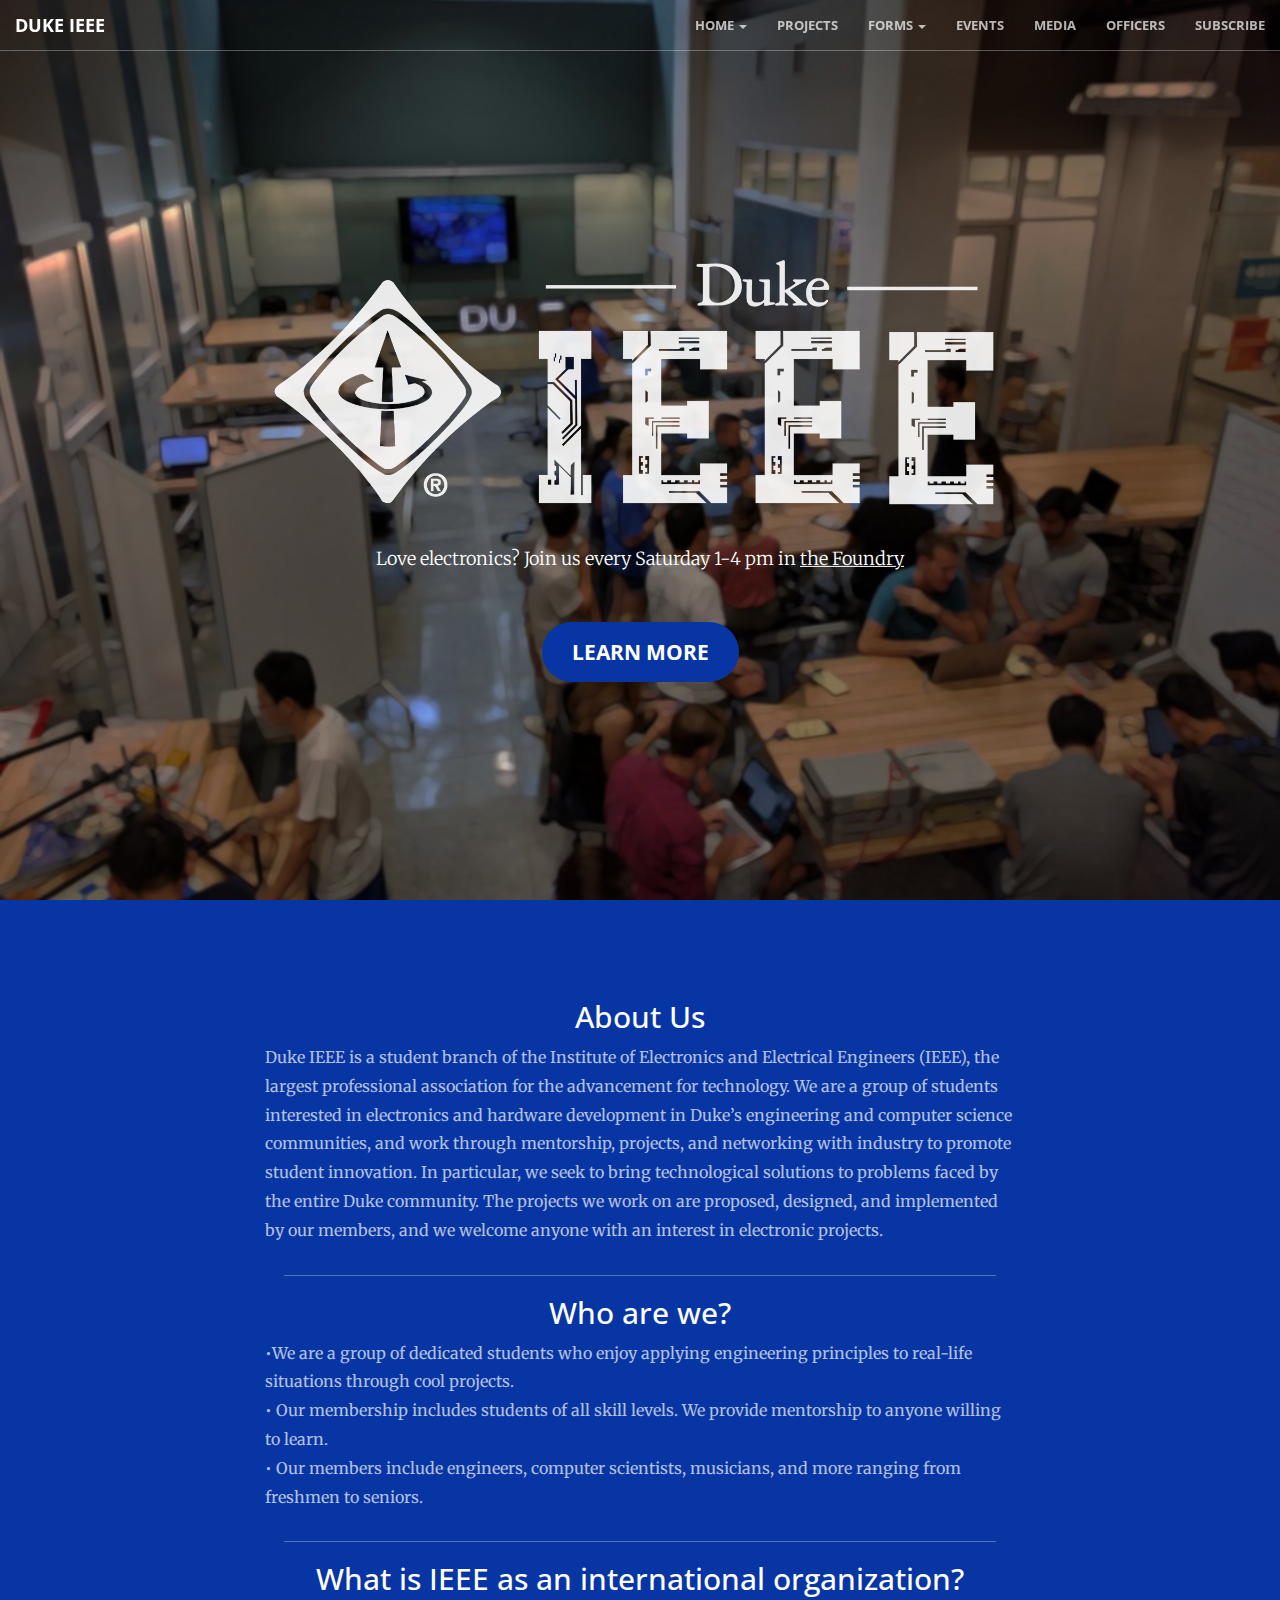
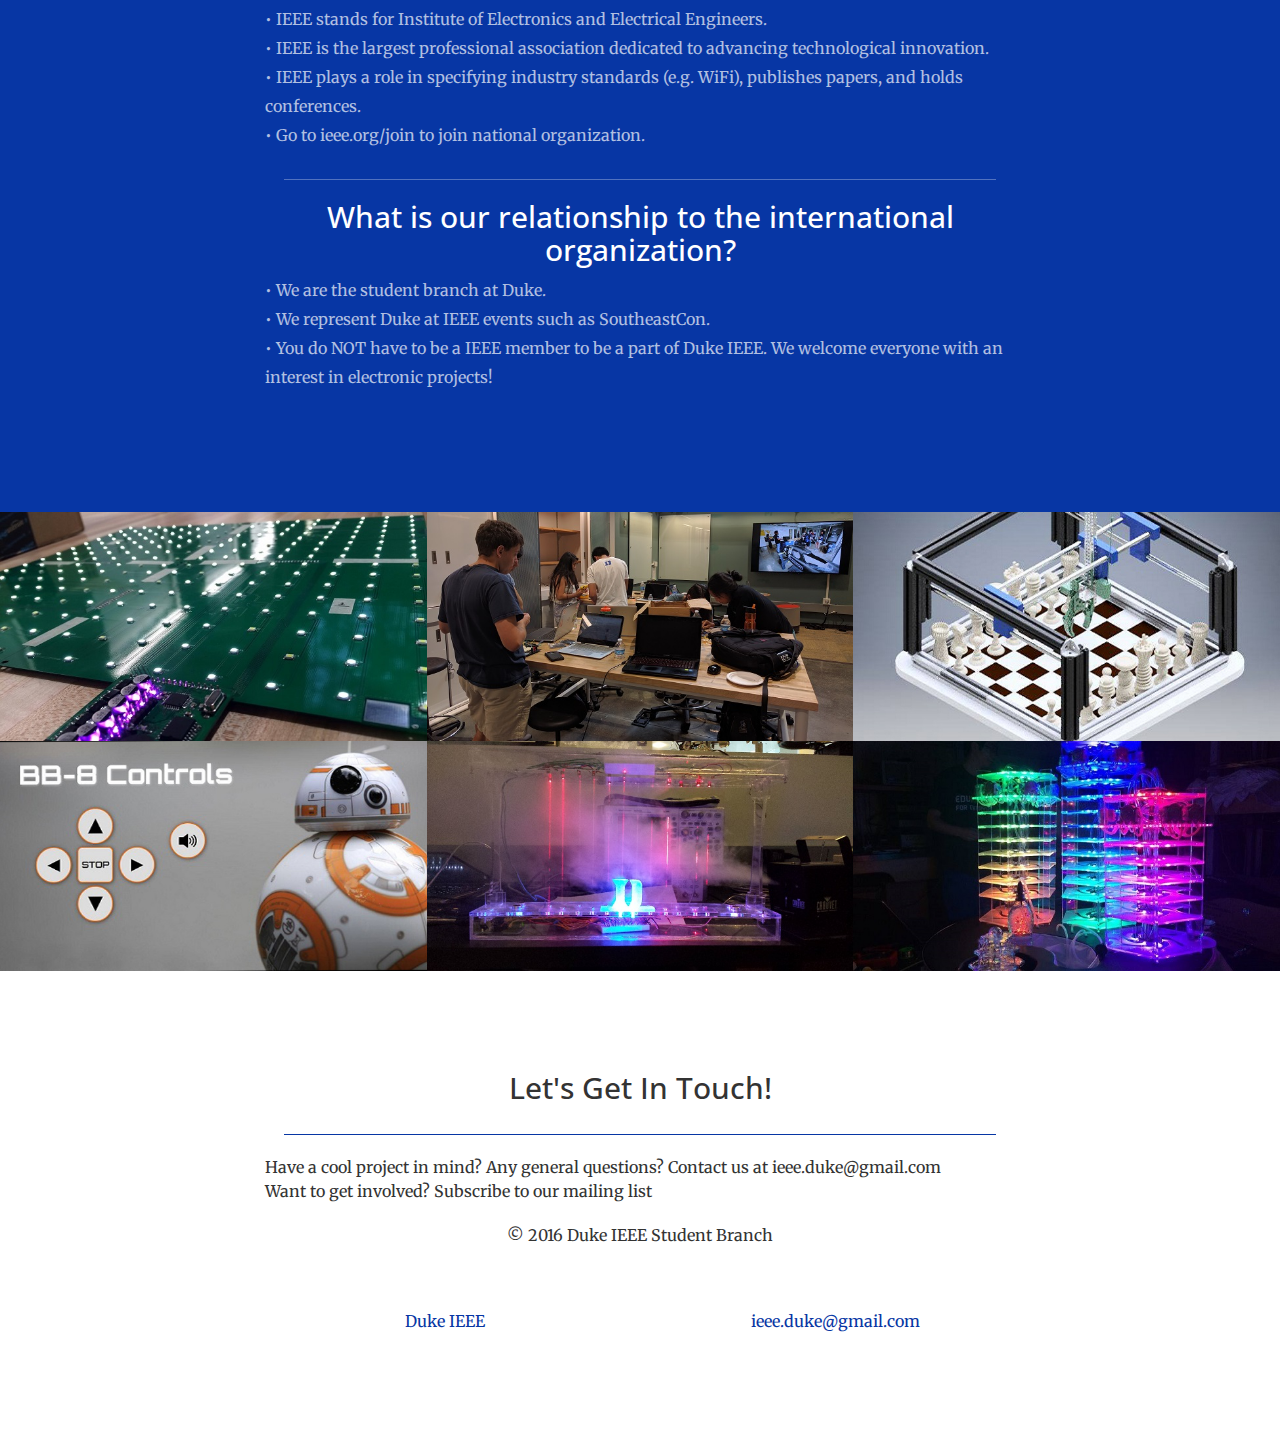
==== index.html @ 59c5baed "Fixed Forms I think..." ====
<!DOCTYPE html>
<html lang="en">

<head>

    <meta charset="utf-8">
    <meta http-equiv="X-UA-Compatible" content="IE=edge">
    <meta name="viewport" content="width=device-width, initial-scale=1">
    <meta name="description" content="">
    <meta name="author" content="">

    <title>Duke IEEE</title>

    <!-- Bootstrap Core CSS -->
    <link rel="stylesheet" href="css/bootstrap.min.css" type="text/css">
    <link rel="stylesheet" href="css/homepage.css" type="text/css">

    <!-- Custom Fonts -->
    <link href='http://fonts.googleapis.com/css?family=Open+Sans:300italic,400italic,600italic,700italic,800italic,400,300,600,700,800' rel='stylesheet' type='text/css'>
    <link href='http://fonts.googleapis.com/css?family=Merriweather:400,300,300italic,400italic,700,700italic,900,900italic' rel='stylesheet' type='text/css'>
    <link rel="stylesheet" href="font-awesome/css/font-awesome.min.css" type="text/css">

    <!-- Plugin CSS -->
    <link rel="stylesheet" href="css/animate.min.css" type="text/css">

    <!-- Custom CSS -->
    <link rel="stylesheet" href="css/creative.css" type="text/css">

    <!-- HTML5 Shim and Respond.js IE8 support of HTML5 elements and media queries -->
    <!-- WARNING: Respond.js doesn't work if you view the page via file:// -->
    <!--[if lt IE 9]>
        <script src="https://oss.maxcdn.com/libs/html5shiv/3.7.0/html5shiv.js"></script>
        <script src="https://oss.maxcdn.com/libs/respond.js/1.4.2/respond.min.js"></script>
    <![endif]-->

</head>

<body id="page-top">
    <nav id="mainNav" class="navbar navbar-default navbar-fixed-top">
        <div class="container-fluid">
            <!-- Brand and toggle get grouped for better mobile display -->
            <div class="navbar-header">
                <button type="button" class="navbar-toggle collapsed" data-toggle="collapse" data-target="#bs-example-navbar-collapse-1">
                    <span class="sr-only">Toggle navigation</span>
                    <span class="icon-bar"></span>
                    <span class="icon-bar"></span>
                    <span class="icon-bar"></span>
                </button>
                <a class="navbar-brand page-scroll" href="#page-top">Duke IEEE</a>
            </div>


            <!-- Collect the nav links, forms, and other content for toggling -->
            <div class="collapse navbar-collapse" id="bs-example-navbar-collapse-1">
                <ul class="nav navbar-nav navbar-right">
                    <li class="dropdown">
                        <a class="dropdown-toggle" data-toggle="dropdown" href="#">Home
                         <span class="caret"></span></a>
                        <ul class="dropdown-menu">
                            <li><a class="page-scroll" href=".header-content">Home</a></li>
                            <li><a class="page-scroll" href="#about">About</a></li>
                            <li><a class="page-scroll" href="#portfolio">Projects</a></li>
                            <li><a class="page-scroll" href="#contact">Contact</a></li>
                        </ul>
                    </li>
                    <li>
                        <a class="page-scroll" href="projects.html">Projects</a>
                    </li>
                    <li class="dropdown">
                        <a class="dropdown-toggle" data-toggle="dropdown" href="#">Forms
                         <span class="caret"></span></a>
                        <ul class="dropdown-menu">
                            <li><a class="page-scroll" href='https://goo.gl/forms/bKLaQnsVA85utZEC3' target='blank'>Project Prosposal Form</a></li>
                            <li><a class="page-scroll" href='https://docs.google.com/spreadsheets/d/12ErGq__dOq7TZw-VK5gFdW8Y-IIMLygpSQ63vGF5um0/edit?usp=sharing' target='blank'>Parts Request Form</a></li>
                        </ul>
                    </li>
                    <li>
                        <a class="page-scroll" href="events.html">Events</a>
                    </li>

                    <li>
                        <a class="page-scroll" href="media.html">Media</a>
                    </li>
                    <li>
                        <a class="page-scroll" href="officers.html">Officers</a>
                    </li>
                    <li>
                        <a class="page-scroll" href="subscribe.html">Subscribe</a>
                    </li>
                </ul>
            </div>
            <!-- /.navbar-collapse -->
        </div>
        <!-- /.container-fluid -->
    </nav>

    <header>
        <div class="header-content">
            <div class="header-content-inner">
                <br>
                <div id="imgcontainer"><img class="img-responsive" id="logo" src='img/logo.png'></img>
                </div>

                <p>Love electronics? Join us every Saturday 1-4 pm in <a id="foundry-link" href="https://goo.gl/maps/XFyoNiiGfEq">the Foundry</a></p>
                <a href="#about" class="btn btn-primary btn-responsive btn-xl page-scroll">Learn More</a>
            </div>
        </div>
    </header>

    <section class="bg-primary" id="about">
        <div class="container">
            <div class="row">
                <div class="col-lg-8 col-lg-offset-2 ">
                    <h2 class="section-heading text-center">About Us</h2>
                    <p class="text-faded">Duke IEEE is a student branch of the Institute of Electronics and Electrical Engineers (IEEE), the largest professional association for the advancement for technology. We are a group of students interested in electronics and hardware development in Duke’s engineering and computer science communities, and work through mentorship, projects, and networking with industry to promote student innovation. In particular, we seek to bring technological solutions to problems faced by the entire Duke community. The projects we work on are proposed, designed, and implemented by our members, and we welcome anyone with an interest in electronic projects.</p>
                    <hr class="light">

                    <h2 class="section-heading text-center">Who are we?</h2>
                    <p class="text-faded">•We are a group of dedicated students who enjoy applying engineering principles to real-life situations through cool projects.<br>• Our membership includes students of all skill levels. We provide mentorship to anyone willing to learn.<br>• Our members include engineers, computer scientists, musicians, and more ranging from freshmen to seniors.</p>
                    <hr class="light">

                    <h2 class="section-heading text-center">What is IEEE as an international organization?</h2>
                    <p class="text-faded">• IEEE stands for Institute of Electronics and Electrical Engineers.<br>• IEEE is the largest professional association dedicated to advancing technological innovation.<br>• IEEE plays a role in specifying industry standards (e.g. WiFi), publishes papers, and holds conferences.<br>• Go to ieee.org/join to join national organization.</p>
                    <hr class="light">

                    <h2 class="section-heading text-center">What is our relationship to the international organization?</h2>
                    <p class="text-faded">• We are the student branch at Duke.<br>• We represent Duke at IEEE events such as SoutheastCon.<br>• You do NOT have to be a IEEE member to be a part of Duke IEEE. We welcome everyone with an interest in electronic projects!</p>
                </div>
            </div>
        </div>
    </section>



    <section class="no-padding" id="portfolio">
        <div class="container-fluid">
            <div class="row no-gutter">
                <div class="col-lg-4 col-sm-6">
                    <a href="projects.html" class="portfolio-box">
                        <img src="img/portfolio/1.jpg" class="img-responsive" alt="">
                        <div class="portfolio-box-caption">
                            <div class="portfolio-box-caption-content">
                                <div class="project-category text-faded">
                                    2015-2016
                                </div>
                                <div class="project-name">
                                    Word Clock
                                </div>
                            </div>
                        </div>
                    </a>
                </div>
                <div class="col-lg-4 col-sm-6">
                    <a href="projects.html" class="portfolio-box">
                        <img src="img/portfolio/2.jpg" class="img-responsive" alt="">
                        <div class="portfolio-box-caption">
                            <div class="portfolio-box-caption-content">
                                <div class="project-category text-faded">
                                    2016-2017
                                </div>
                                <div class="project-name">
                                    Southeast Con
                                </div>
                            </div>
                        </div>
                    </a>
                </div>
                <div class="col-lg-4 col-sm-6">
                    <a href="projects.html" class="portfolio-box">
                        <img src="img/portfolio/3.jpg" class="img-responsive" alt="">
                        <div class="portfolio-box-caption">
                            <div class="portfolio-box-caption-content">
                                <div class="project-category text-faded">
                                    2015-2017
                                </div>
                                <div class="project-name">
                                    Chess Playing Robot
                                </div>
                            </div>
                        </div>
                    </a>
                </div>
                <div class="col-lg-4 col-sm-6">
                    <a href="projects.html" class="portfolio-box">
                        <img src="img/portfolio/4.jpg" class="img-responsive" alt="">
                        <div class="portfolio-box-caption">
                            <div class="portfolio-box-caption-content">
                                <div class="project-category text-faded">
                                    2016-2017
                                </div>
                                <div class="project-name">
                                    BB-8 Robot
                                </div>
                            </div>
                        </div>
                    </a>
                </div>
                <div class="col-lg-4 col-sm-6">
                    <a href="projects.html" class="portfolio-box">
                        <img src="img/portfolio/5.jpg" class="img-responsive" alt="">
                        <div class="portfolio-box-caption">
                            <div class="portfolio-box-caption-content">
                                <div class="project-category text-faded">
                                    2012-2013
                                </div>
                                <div class="project-name">
                                    Laser Harp
                                </div>
                            </div>
                        </div>
                    </a>
                </div>
                <div class="col-lg-4 col-sm-6">
                    <a href="projects.html" class="portfolio-box">
                        <img src="img/portfolio/6.jpg" class="img-responsive" alt="">
                        <div class="portfolio-box-caption">
                            <div class="portfolio-box-caption-content">
                                <div class="project-category text-faded">
                                    2013-2014
                                </div>
                                <div class="project-name">
                                    IEEE Drink Maker
                                </div>
                            </div>
                        </div>
                    </a>
                </div>
            </div>
        </div>
    </section>

    <section id="contact">
        <div class="container">
            <div class="row">
                <div class="col-lg-8 col-lg-offset-2">
                    <h2 class="section-heading  text-center">Let's Get In Touch!</h2>
                    <hr class="primary">
                    <p>Have a cool project in mind? Any general questions? Contact us at ieee.duke@gmail.com<br>Want to get involved? Subscribe to our mailing list<br></p>

                    <p class="text-center">© 2016 Duke IEEE Student Branch</p>
                </div>
                <div class="col-lg-4 col-lg-offset-2 text-center">
                    <i class="fa fa-facebook fa-3x wow bounceIn"></i>
                    <a href='https://www.facebook.com/DukeIEEE/?fref=ts'>
                        <p>Duke IEEE</p>
                    </a>
                </div>
                <div class="col-lg-4 text-center">
                    <i class="fa fa-envelope-o fa-3x wow bounceIn" data-wow-delay=".1s"></i>
                    <p><a href='mailto:ieee.duke@gmail.com'>ieee.duke@gmail.com</a></p>
                </div>
            </div>
        </div>
    </section>

    <!-- jQuery -->
    <script src="js/jquery.js"></script>

    <!-- Bootstrap Core JavaScript -->
    <script src="js/bootstrap.min.js"></script>

    <!-- Plugin JavaScript -->
    <script src="js/jquery.easing.min.js"></script>
    <script src="js/jquery.fittext.js"></script>
    <script src="js/wow.min.js"></script>

    <!-- Custom Theme JavaScript -->
    <script src="js/creative.js"></script>

</body>

</html>
---- css/homepage.css ----
#imgcontainer{
	margin-right: auto;
	margin-left: auto;
	max-width:800px;
    opacity: 0.9
}
.btn-responsive {
    white-space: normal !important;
    word-wrap: break-word;
}
html{
	width:100%;
	
}
#foundry-link{
    color: white;
    text-decoration: underline;
}
#foundry-link: hover{
    color: #ccc;
}
---- css/creative.css ----
/*!
 * Start Bootstrap - Creative Bootstrap Theme (http://startbootstrap.com)
 * Code licensed under the Apache License v2.0.
 * For details, see http://www.apache.org/licenses/LICENSE-2.0.
 */

html,
body {
    width: 100%;
    height: 100%;
}

body {
    font-family: Merriweather, 'Helvetica Neue', Arial, sans-serif;
}

hr {
    max-width: 95%;
    border-color: #0736A4;
    border-width: 1px;
    margin-top: 30px;
}

hr.light {
    border-color: rgba(255, 255, 255, 0.3);
}

a {
    color: #0736A4;
    -webkit-transition: all .35s;
    -moz-transition: all .35s;
    transition: all .35s;
}

a:hover,
a:focus {
    color: #eb3812;
}

h1,
h2,
h3,
h4,
h5,
h6 {
    font-family: 'Open Sans', 'Helvetica Neue', Arial, sans-serif;
}

p {
    margin-bottom: 20px;
    font-size: 16px;
    line-height: 1.5;
}

.bg-primary {
    background-color: #0736A4;
}

.bg-dark {
    color: #fff;
    background-color: #222;
}

.text-faded {
    line-height: 180%;
    color: rgba(255, 255, 255, .7);
}

section {
    padding: 100px 0;
}

aside {
    padding: 50px 0;
}

.no-padding {
    padding: 0;
}

.navbar-default {
    border-color: rgba(34, 34, 34, .05);
    font-family: 'Open Sans', 'Helvetica Neue', Arial, sans-serif;
    background-color: #fff;
    -webkit-transition: all .35s;
    -moz-transition: all .35s;
    transition: all .35s;
}

.navbar-default .navbar-header .navbar-brand {
    text-transform: uppercase;
    font-family: 'Open Sans', 'Helvetica Neue', Arial, sans-serif;
    font-weight: 700;
    color: #0736A4;
}

.navbar-default .navbar-header .navbar-brand:hover,
.navbar-default .navbar-header .navbar-brand:focus {
    color: #eb3812;
}

.navbar-default .nav> li>a,
.navbar-default .nav>li>a:focus {
    text-transform: uppercase;
    font-size: 13px;
    font-weight: 700;
    color: #222;
}

.navbar-default .nav> li>a:hover,
.navbar-default .nav>li>a:focus:hover {
    color: #0736A4;
}

.navbar-default .nav> li.active>a,
.navbar-default .nav>li.active>a:focus {
    color: #0736A4!important;
    background-color: transparent;
}

.navbar-default .nav> li.active>a:hover,
.navbar-default .nav>li.active>a:focus:hover {
    background-color: transparent;
}

@media(min-width:768px) {
    .navbar-default {
        border-color: rgba(255, 255, 255, .3);
        background-color: transparent;
    }
    .navbar-default .navbar-header .navbar-brand {
        color: rgba(255, 255, 255, .7);
    }
    .navbar-default .navbar-header .navbar-brand:hover,
    .navbar-default .navbar-header .navbar-brand:focus {
        color: #fff;
    }
    .navbar-default .nav> li>a,
    .navbar-default .nav>li>a:focus {
        color: rgba(255, 255, 255, .7);
    }
    .navbar-default .nav> li>a:hover,
    .navbar-default .nav>li>a:focus:hover {
        color: #fff;
    }
    .navbar-default.affix {
        border-color: rgba(34, 34, 34, .05);
        background-color: #fff;
    }
    .navbar-default.affix .navbar-header .navbar-brand {
        font-size: 14px;
        color: #0736A4;
    }
    .navbar-default.affix .navbar-header .navbar-brand:hover,
    .navbar-default.affix .navbar-header .navbar-brand:focus {
        color: #eb3812;
    }
    .navbar-default.affix .nav> li>a,
    .navbar-default.affix .nav>li>a:focus {
        color: #222;
    }
    .navbar-default.affix .nav> li>a:hover,
    .navbar-default.affix .nav>li>a:focus:hover {
        color: #0736A4;
    }
}

header {
    position: relative;
    width: 100%;
    min-height: auto;
    text-align: center;
    color: #fff;
    background-image: url(../img/ieeeBackground2.jpg);
    background-position: center;
    -webkit-background-size: cover;
    -moz-background-size: cover;
    background-size: cover;
    -o-background-size: cover;
}

header .header-content {
    position: relative;
    width: 100%;
    padding: 100px 15px;
    text-align: center;
}

header .header-content .header-content-inner h1 {
    margin-top: 0;
    margin-bottom: 0;
    text-transform: uppercase;
    font-weight: 700;
}

header .header-content .header-content-inner hr {
    margin: 30px auto;
}

header .header-content .header-content-inner p {
    margin-bottom: 50px;
    font-size: 16px;
    font-weight: 300;
    color: rgba(256, 256, 256);
}

@media(min-width:768px) {
    header {
        min-height: 100%;
    }
    header .header-content {
        position: absolute;
        top: 50%;
        padding: 0 50px;
        -webkit-transform: translateY(-50%);
        -ms-transform: translateY(-50%);
        transform: translateY(-50%);
    }
    header .header-content .header-content-inner {
        margin-right: auto;
        margin-left: auto;
        max-width: 1000px;
    }
    header .header-content .header-content-inner p {
        margin-right: auto;
        margin-left: auto;
        max-width: 80%;
        font-size: 18px;
    }
}

.section-heading {
    margin-top: 0;
}

.service-box {
    margin: 50px auto 0;
    max-width: 400px;
}

@media(min-width:992px) {
    .service-box {
        margin: 20px auto 0;
    }
}

.service-box p {
    margin-bottom: 0;
}

.portfolio-box {
    display: block;
    position: relative;
    margin: 0 auto;
    max-width: 650px;
}

.portfolio-box .portfolio-box-caption {
    display: block;
    position: absolute;
    bottom: 0;
    width: 100%;
    height: 100%;
    text-align: center;
    color: #fff;
    opacity: 0;
    background: rgba(7, 54, 164, .9);
    -webkit-transition: all .35s;
    -moz-transition: all .35s;
    transition: all .35s;
}

.portfolio-box .portfolio-box-caption .portfolio-box-caption-content {
    position: absolute;
    top: 50%;
    width: 100%;
    text-align: center;
    transform: translateY(-50%);
}

.portfolio-box .portfolio-box-caption .portfolio-box-caption-content .project-category,
.portfolio-box .portfolio-box-caption .portfolio-box-caption-content .project-name {
    padding: 0 15px;
    font-family: 'Open Sans', 'Helvetica Neue', Arial, sans-serif;
}

.portfolio-box .portfolio-box-caption .portfolio-box-caption-content .project-category {
    text-transform: uppercase;
    font-size: 14px;
    font-weight: 600;
}

.portfolio-box .portfolio-box-caption .portfolio-box-caption-content .project-name {
    font-size: 18px;
}

.portfolio-box:hover .portfolio-box-caption {
    opacity: 1;
}

@media(min-width:768px) {
    .portfolio-box .portfolio-box-caption .portfolio-box-caption-content .project-category {
        font-size: 16px;
    }
    .portfolio-box .portfolio-box-caption .portfolio-box-caption-content .project-name {
        font-size: 22px;
    }
}

.call-to-action h2 {
    margin: 0 auto 20px;
}

.text-primary {
    color: #0736A4;
}

.no-gutter> [class*=col-] {
    padding-right: 0;
    padding-left: 0;
}

.btn-default {
    border-color: #fff;
    color: #222;
    background-color: #fff;
    -webkit-transition: all .35s;
    -moz-transition: all .35s;
    transition: all .35s;
}

.btn-default:hover,
.btn-default:focus,
.btn-default.focus,
.btn-default:active,
.btn-default.active,
.open> .dropdown-toggle.btn-default {
    border-color: #ededed;
    color: #222;
    background-color: #f2f2f2;
}

.btn-default:active,
.btn-default.active,
.open> .dropdown-toggle.btn-default {
    background-image: none;
}

.btn-default.disabled,
.btn-default[disabled],
fieldset[disabled] .btn-default,
.btn-default.disabled:hover,
.btn-default[disabled]:hover,
fieldset[disabled] .btn-default:hover,
.btn-default.disabled:focus,
.btn-default[disabled]:focus,
fieldset[disabled] .btn-default:focus,
.btn-default.disabled.focus,
.btn-default[disabled].focus,
fieldset[disabled] .btn-default.focus,
.btn-default.disabled:active,
.btn-default[disabled]:active,
fieldset[disabled] .btn-default:active,
.btn-default.disabled.active,
.btn-default[disabled].active,
fieldset[disabled] .btn-default.active {
    border-color: #fff;
    background-color: #fff;
}

.btn-default .badge {
    color: #fff;
    background-color: #222;
}

.btn-primary {
    border-color: #0736A4;
    color: #fff;
    background-color: #0736A4;
    -webkit-transition: all .35s;
    -moz-transition: all .35s;
    transition: all .35s;
    font-size: 1.5em;
}

.btn-primary:hover,
.btn-primary:focus,
.btn-primary.focus,
.btn-primary:active,
.btn-primary.active,
.open> .dropdown-toggle.btn-primary {
    border-color: #ed431f;
    color: #fff;
    background-color: #ee4b28;
    font-size: 1.6em;
}

.btn-primary:active,
.btn-primary.active,
.open> .dropdown-toggle.btn-primary {
    background-image: none;
}

.btn-primary.disabled,
.btn-primary[disabled],
fieldset[disabled] .btn-primary,
.btn-primary.disabled:hover,
.btn-primary[disabled]:hover,
fieldset[disabled] .btn-primary:hover,
.btn-primary.disabled:focus,
.btn-primary[disabled]:focus,
fieldset[disabled] .btn-primary:focus,
.btn-primary.disabled.focus,
.btn-primary[disabled].focus,
fieldset[disabled] .btn-primary.focus,
.btn-primary.disabled:active,
.btn-primary[disabled]:active,
fieldset[disabled] .btn-primary:active,
.btn-primary.disabled.active,
.btn-primary[disabled].active,
fieldset[disabled] .btn-primary.active {
    border-color: #0736A4;
    background-color: #0736A4;
}

.btn-primary .badge {
    color: #0736A4;
    background-color: #fff;
}

.btn {
    border: 0;
    border-radius: 300px;
    text-transform: uppercase;
    font-family: 'Open Sans', 'Helvetica Neue', Arial, sans-serif;
    font-weight: 700;
}

.btn-xl {
    padding: 15px 30px;
}

::-moz-selection {
    text-shadow: none;
    color: #fff;
    background: #222;
}

::selection {
    text-shadow: none;
    color: #fff;
    background: #222;
}

img::selection {
    color: #fff;
    background: 0 0;
}

img::-moz-selection {
    color: #fff;
    background: 0 0;
}

body {
    webkit-tap-highlight-color: #222;
}
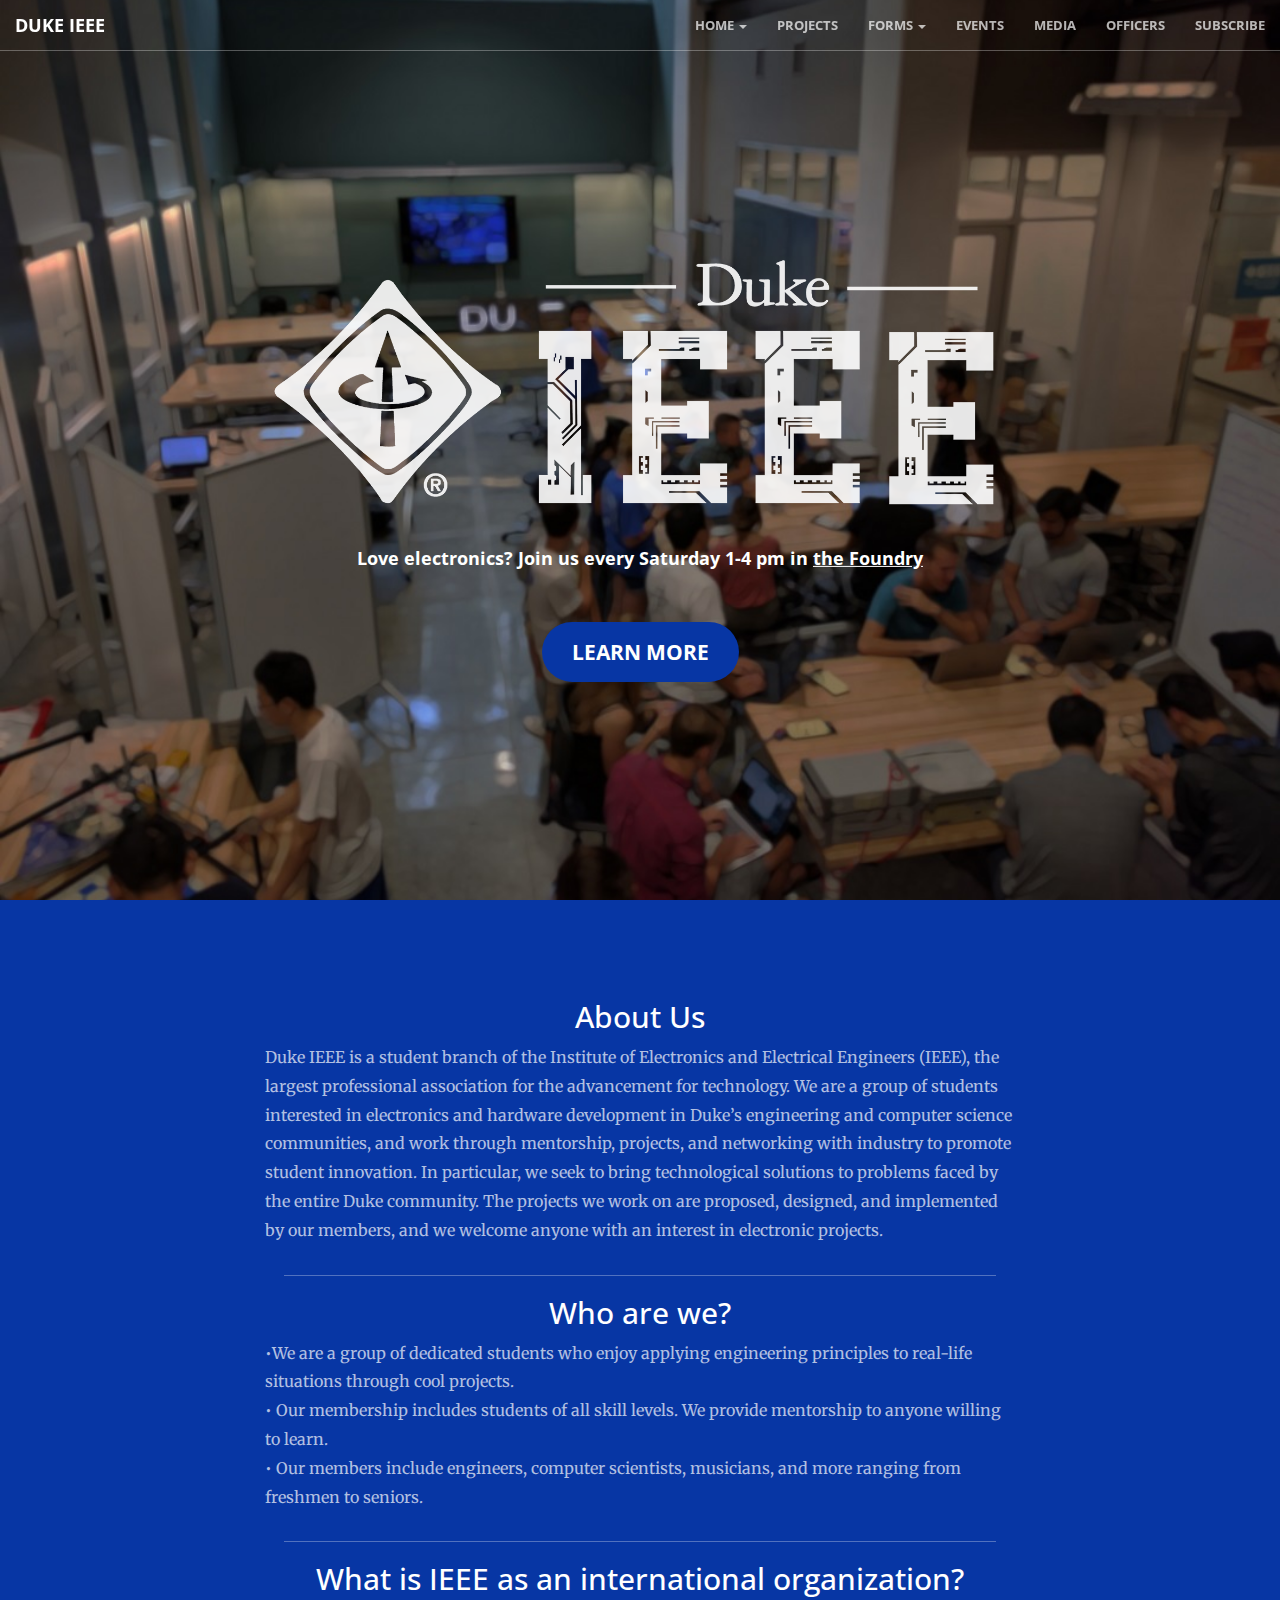
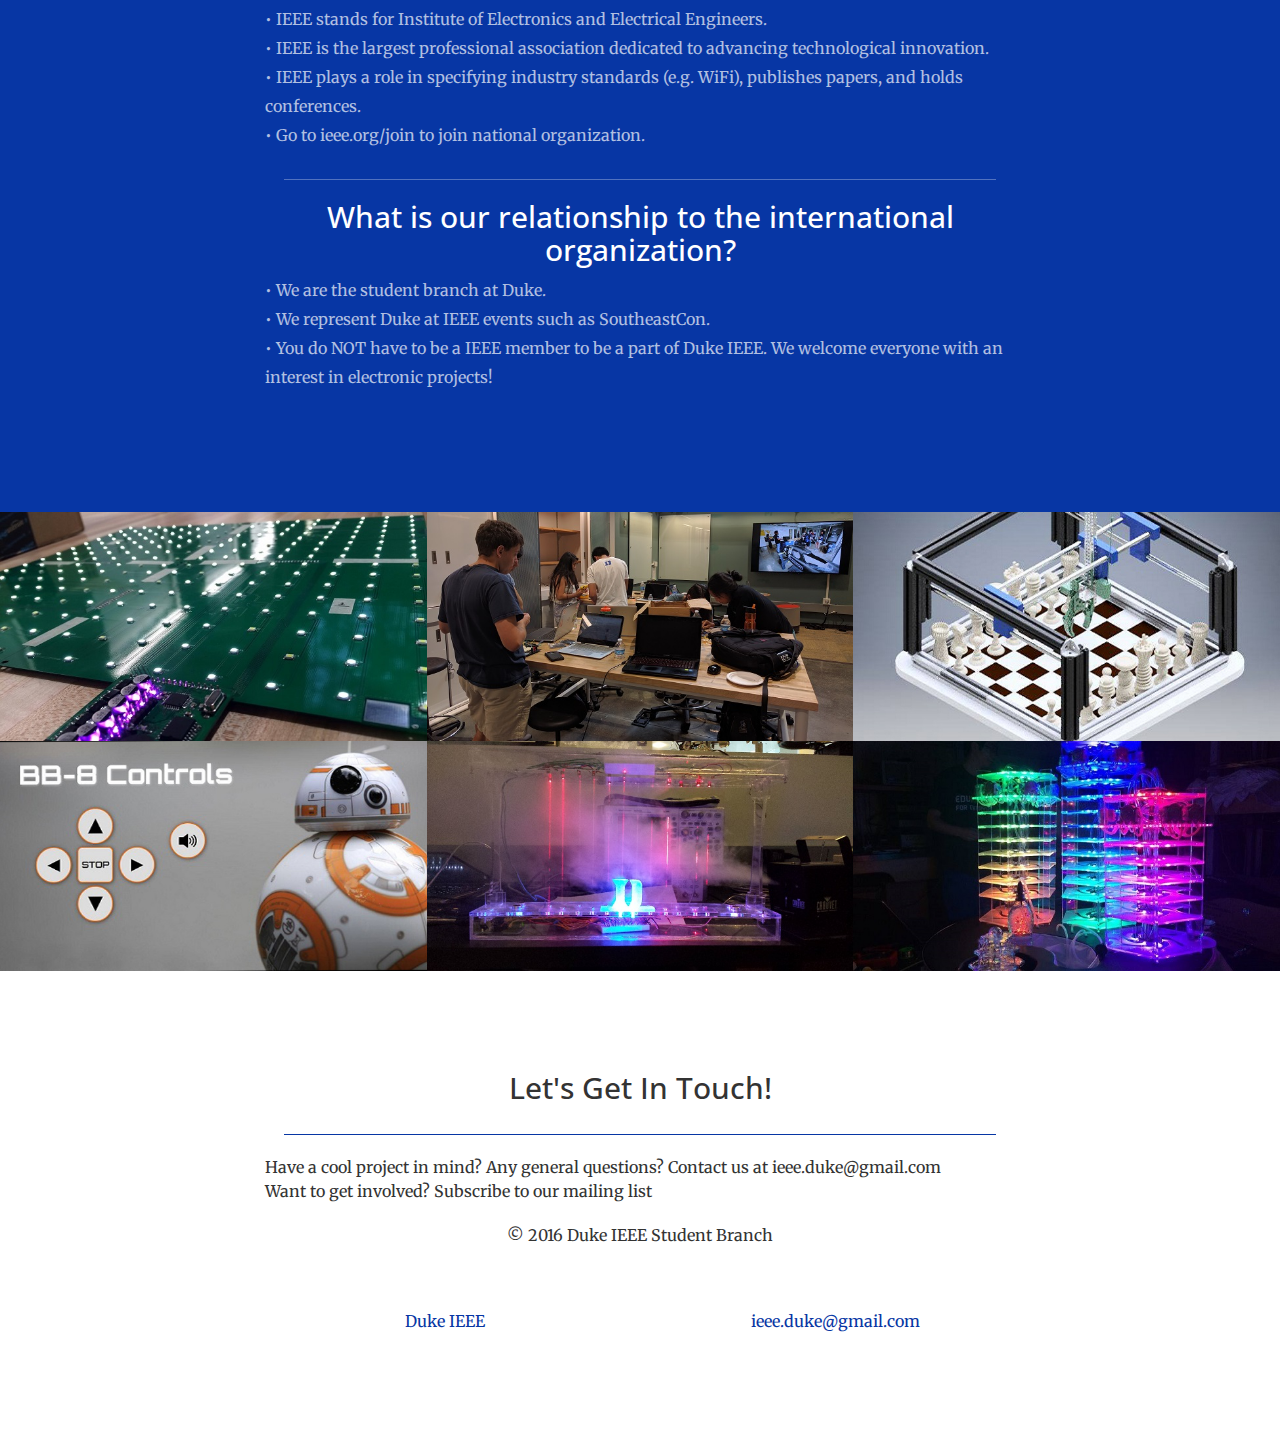
==== commit 2aaa5252: "Fixed bugs" ====
--- a/index.html
+++ b/index.html
@@ -2,7 +2,7 @@
 <html lang="en">
 
 <head>
-
+    <meta name="google-site-verification" content="ttM-VDOZj1OOE9magkEyD_fx0OZvbA84-FGI112Iyy8" />
     <meta charset="utf-8">
     <meta http-equiv="X-UA-Compatible" content="IE=edge">
     <meta name="viewport" content="width=device-width, initial-scale=1">
@@ -13,7 +13,6 @@
 
     <!-- Bootstrap Core CSS -->
     <link rel="stylesheet" href="css/bootstrap.min.css" type="text/css">
-    <link rel="stylesheet" href="css/homepage.css" type="text/css">
 
     <!-- Custom Fonts -->
     <link href='http://fonts.googleapis.com/css?family=Open+Sans:300italic,400italic,600italic,700italic,800italic,400,300,600,700,800' rel='stylesheet' type='text/css'>
@@ -25,6 +24,7 @@
 
     <!-- Custom CSS -->
     <link rel="stylesheet" href="css/creative.css" type="text/css">
+    <link rel="stylesheet" href="css/homepage.css" type="text/css">
 
     <!-- HTML5 Shim and Respond.js IE8 support of HTML5 elements and media queries -->
     <!-- WARNING: Respond.js doesn't work if you view the page via file:// -->
--- a/css/creative.css
+++ b/css/creative.css
@@ -389,10 +389,10 @@
 .btn-primary:active,
 .btn-primary.active,
 .open> .dropdown-toggle.btn-primary {
-    border-color: #ed431f;
-    color: #fff;
-    background-color: #ee4b28;
-    font-size: 1.6em;
+    border-color: #0736A4;
+    color: #fff;
+    background-color: #0736A4;
+    /*font-size: 1.6em; This makes the button larger but doesn't resize after click fml*/
 }
 
 .btn-primary:active,
--- a/css/homepage.css
+++ b/css/homepage.css
@@ -19,4 +19,8 @@
 }
 #foundry-link: hover{
     color: #ccc;
+}
+header .header-content .header-content-inner p{
+    font-family:"Open Sans","Helvetica Neue" ;
+    font-weight: bold;
 }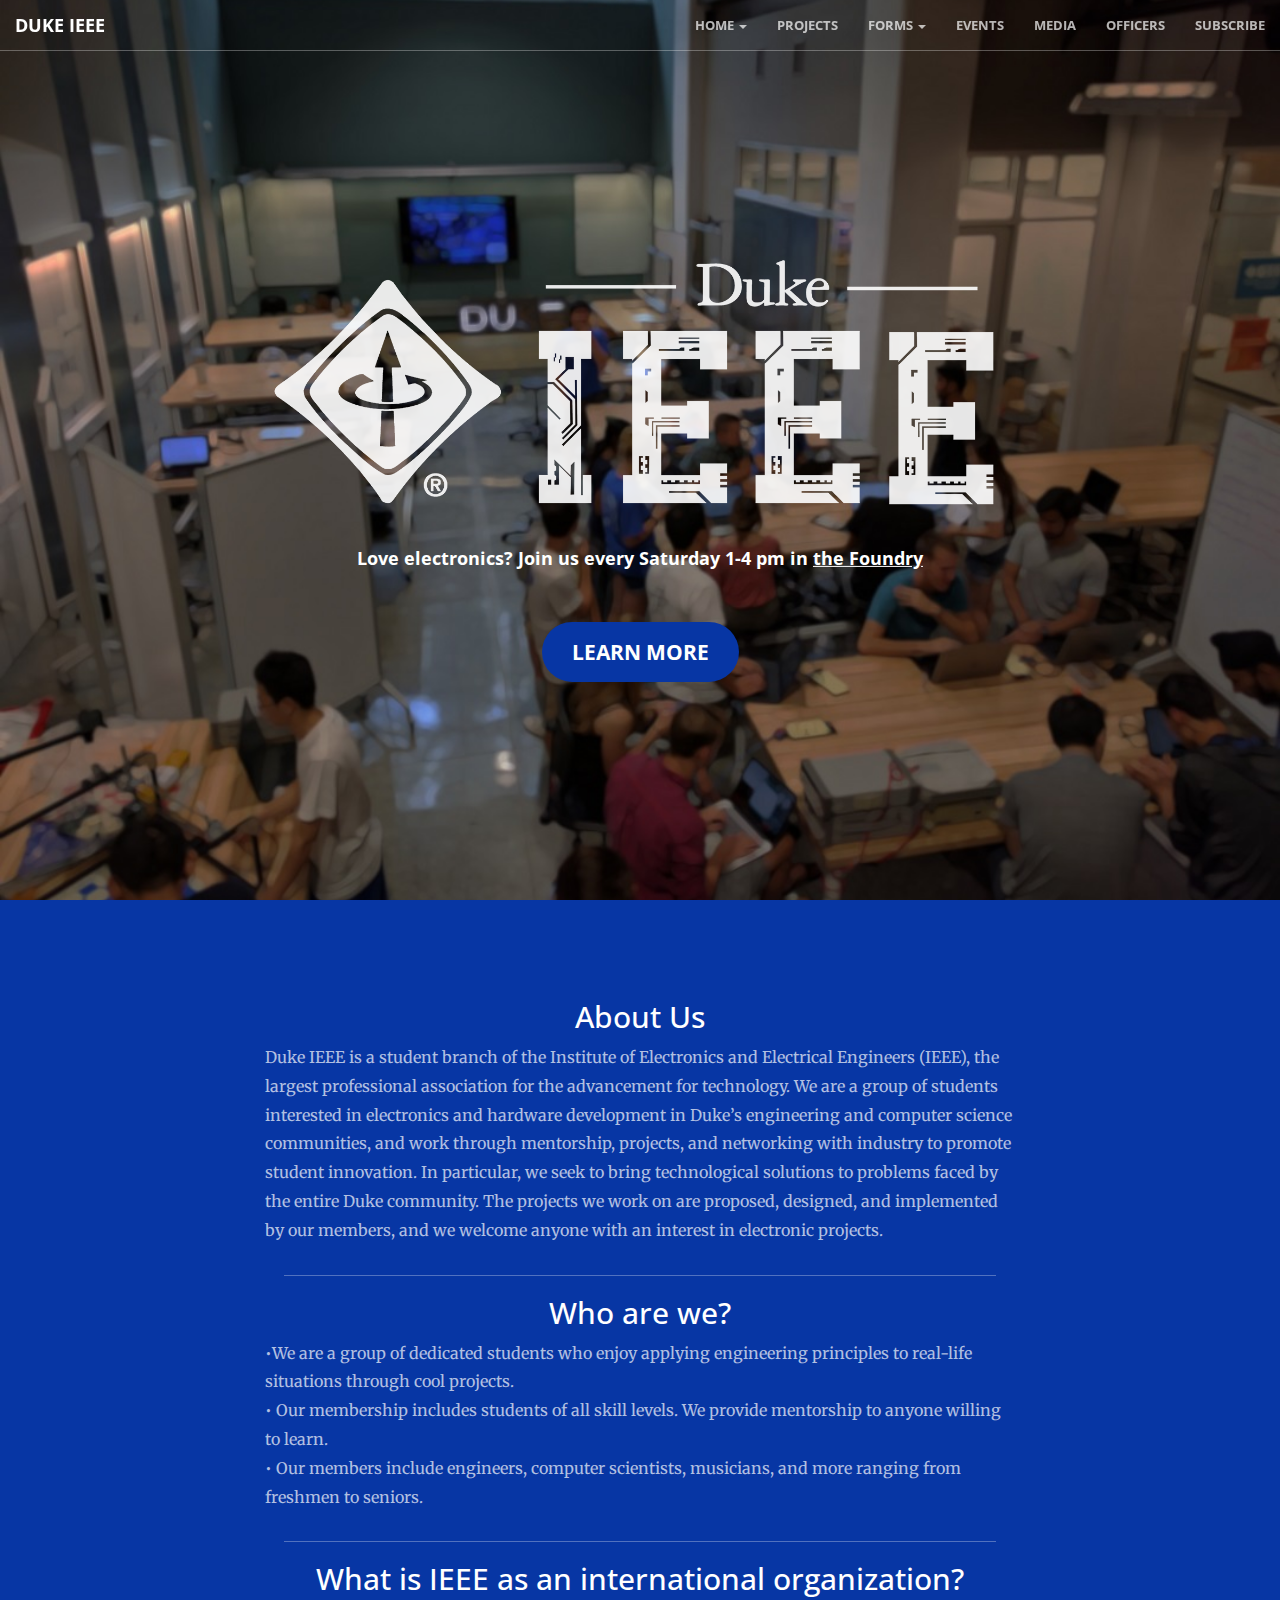
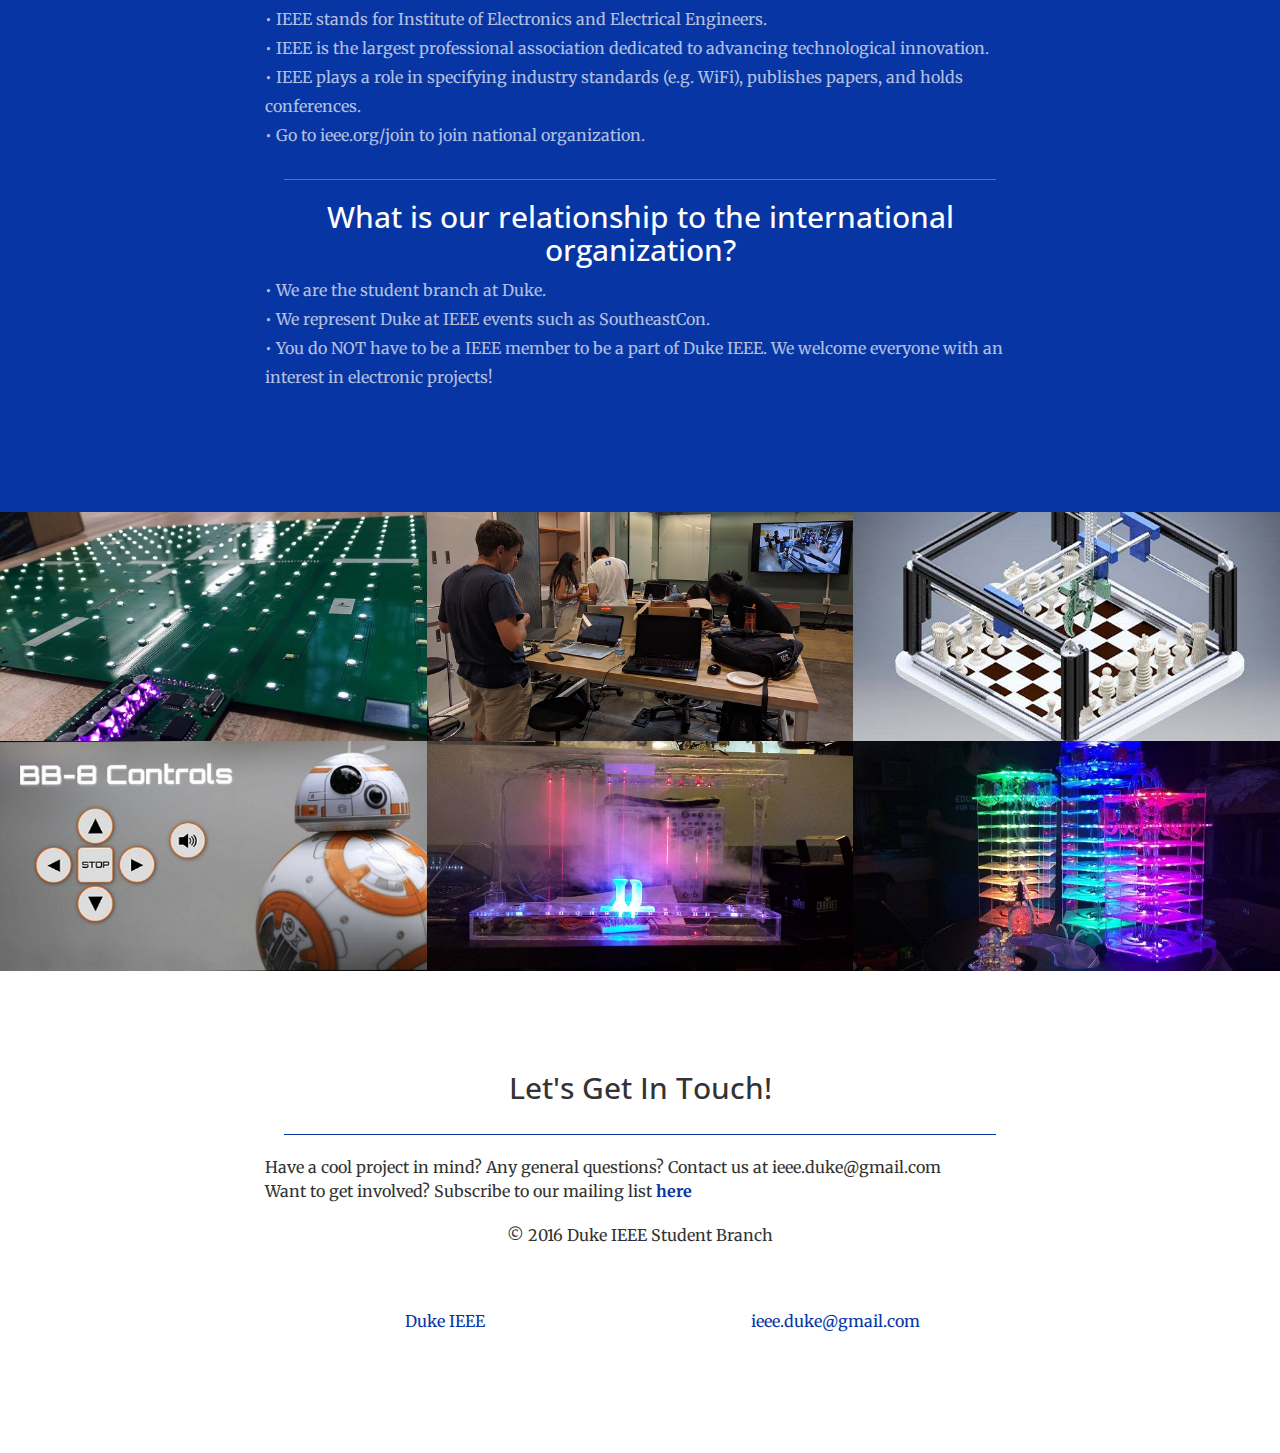
==== commit ee791f67: "Updated todo list" ====
--- a/index.html
+++ b/index.html
@@ -235,7 +235,7 @@
                 <div class="col-lg-8 col-lg-offset-2">
                     <h2 class="section-heading  text-center">Let's Get In Touch!</h2>
                     <hr class="primary">
-                    <p>Have a cool project in mind? Any general questions? Contact us at ieee.duke@gmail.com<br>Want to get involved? Subscribe to our mailing list<br></p>
+                    <p>Have a cool project in mind? Any general questions? Contact us at ieee.duke@gmail.com<br>Want to get involved? Subscribe to our mailing list <a id="subscribe-link" href="subscribe.html"><b>here</b></a><br></p>
 
                     <p class="text-center">© 2016 Duke IEEE Student Branch</p>
                 </div>
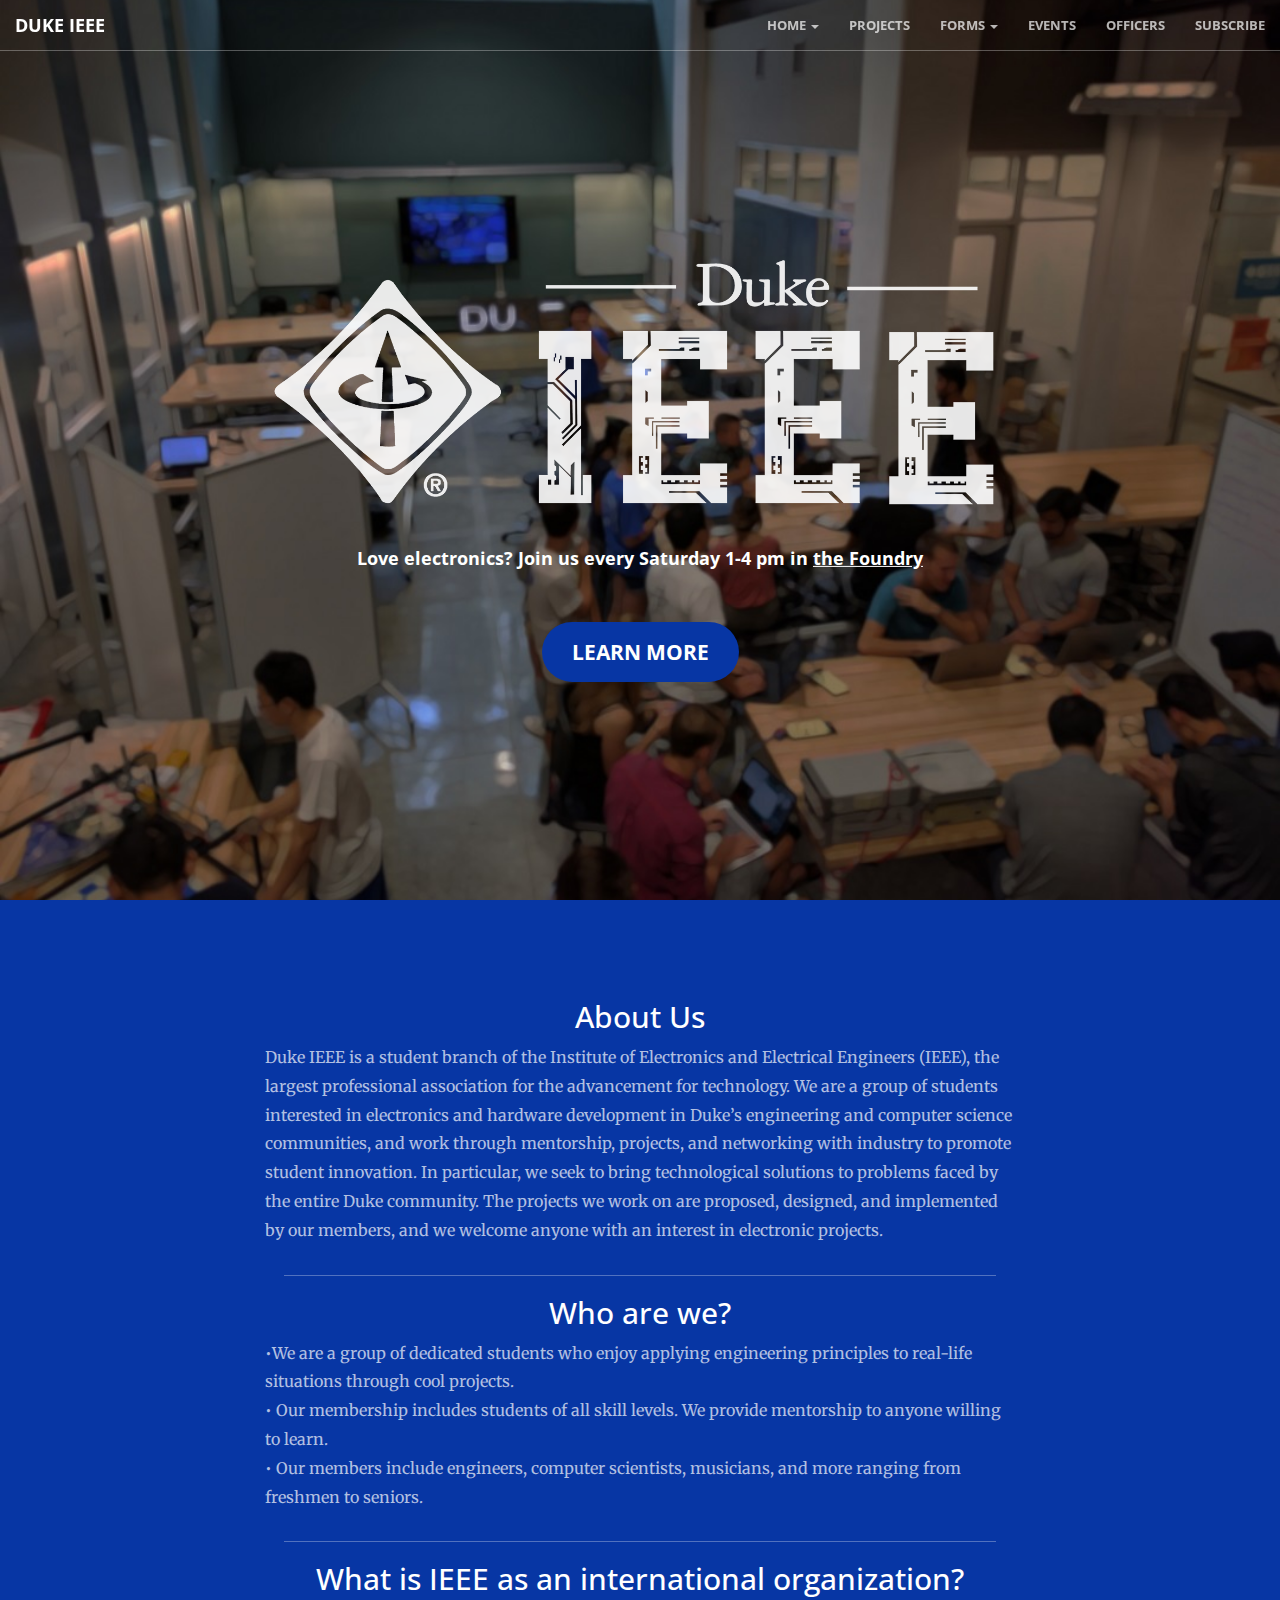
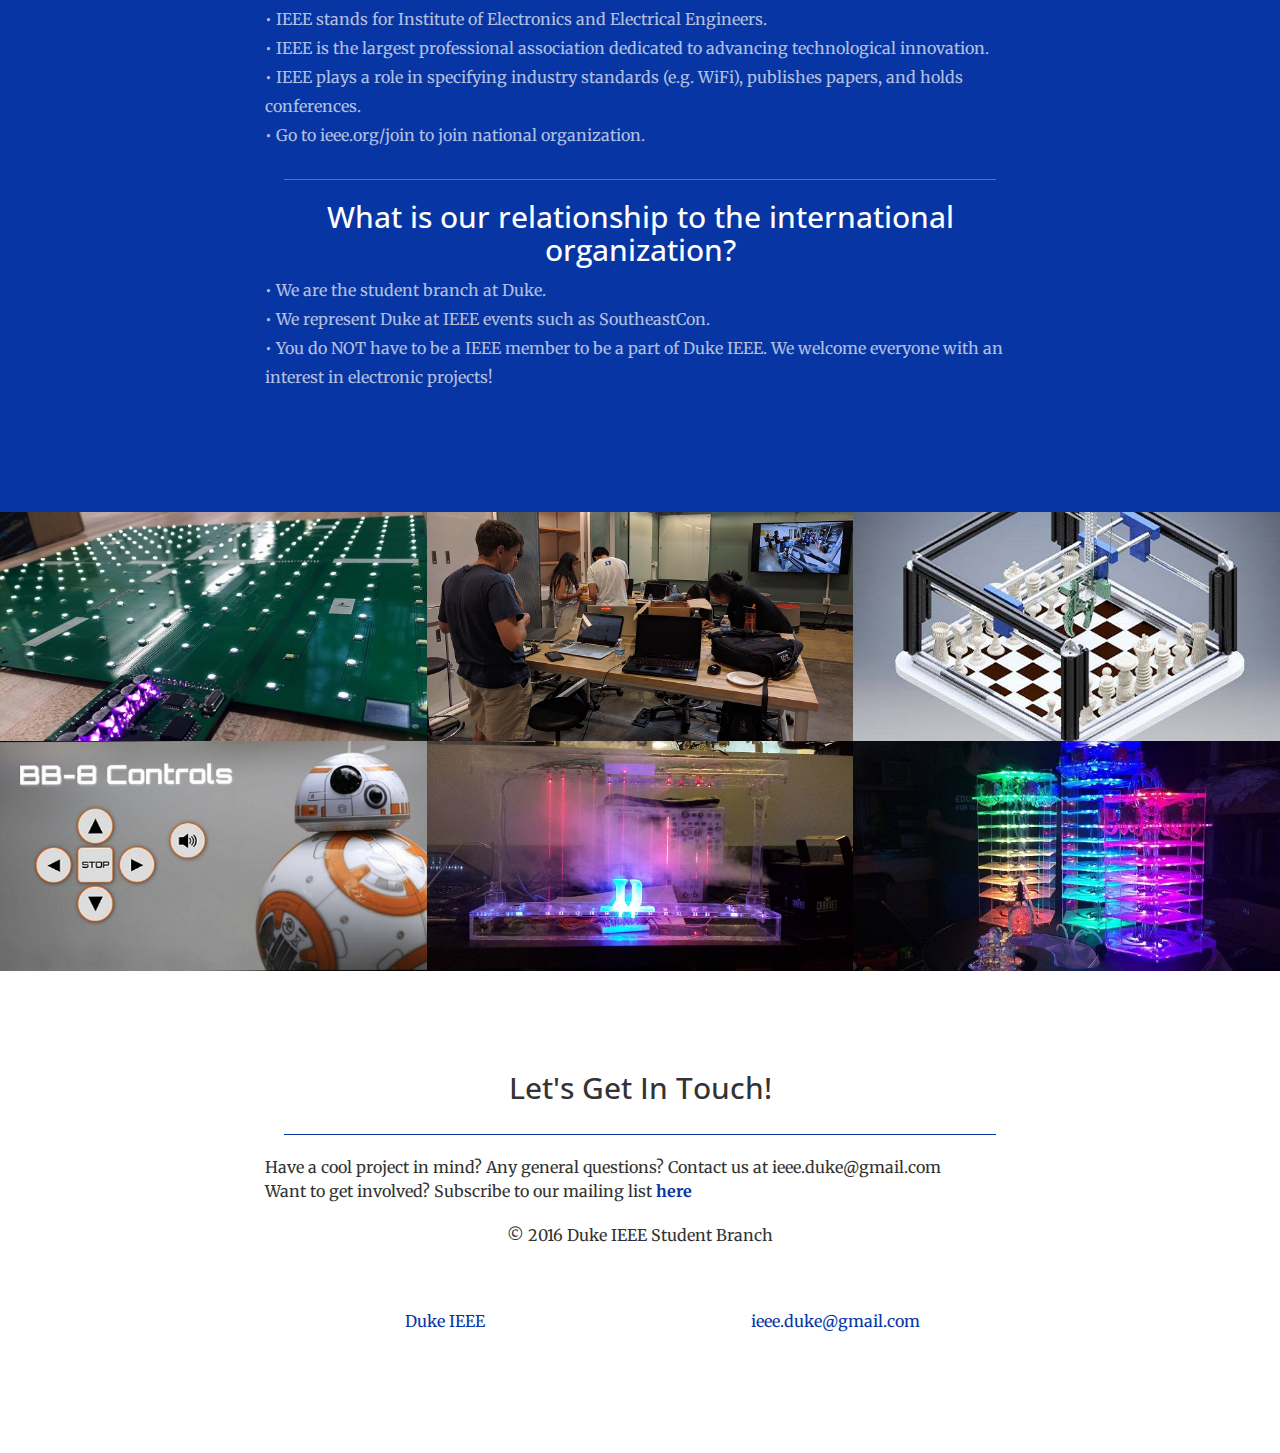
==== commit 9f1eb929: "Merged Media with Events" ====
--- a/index.html
+++ b/index.html
@@ -77,10 +77,6 @@
                     <li>
                         <a class="page-scroll" href="events.html">Events</a>
                     </li>
-
-                    <li>
-                        <a class="page-scroll" href="media.html">Media</a>
-                    </li>
                     <li>
                         <a class="page-scroll" href="officers.html">Officers</a>
                     </li>
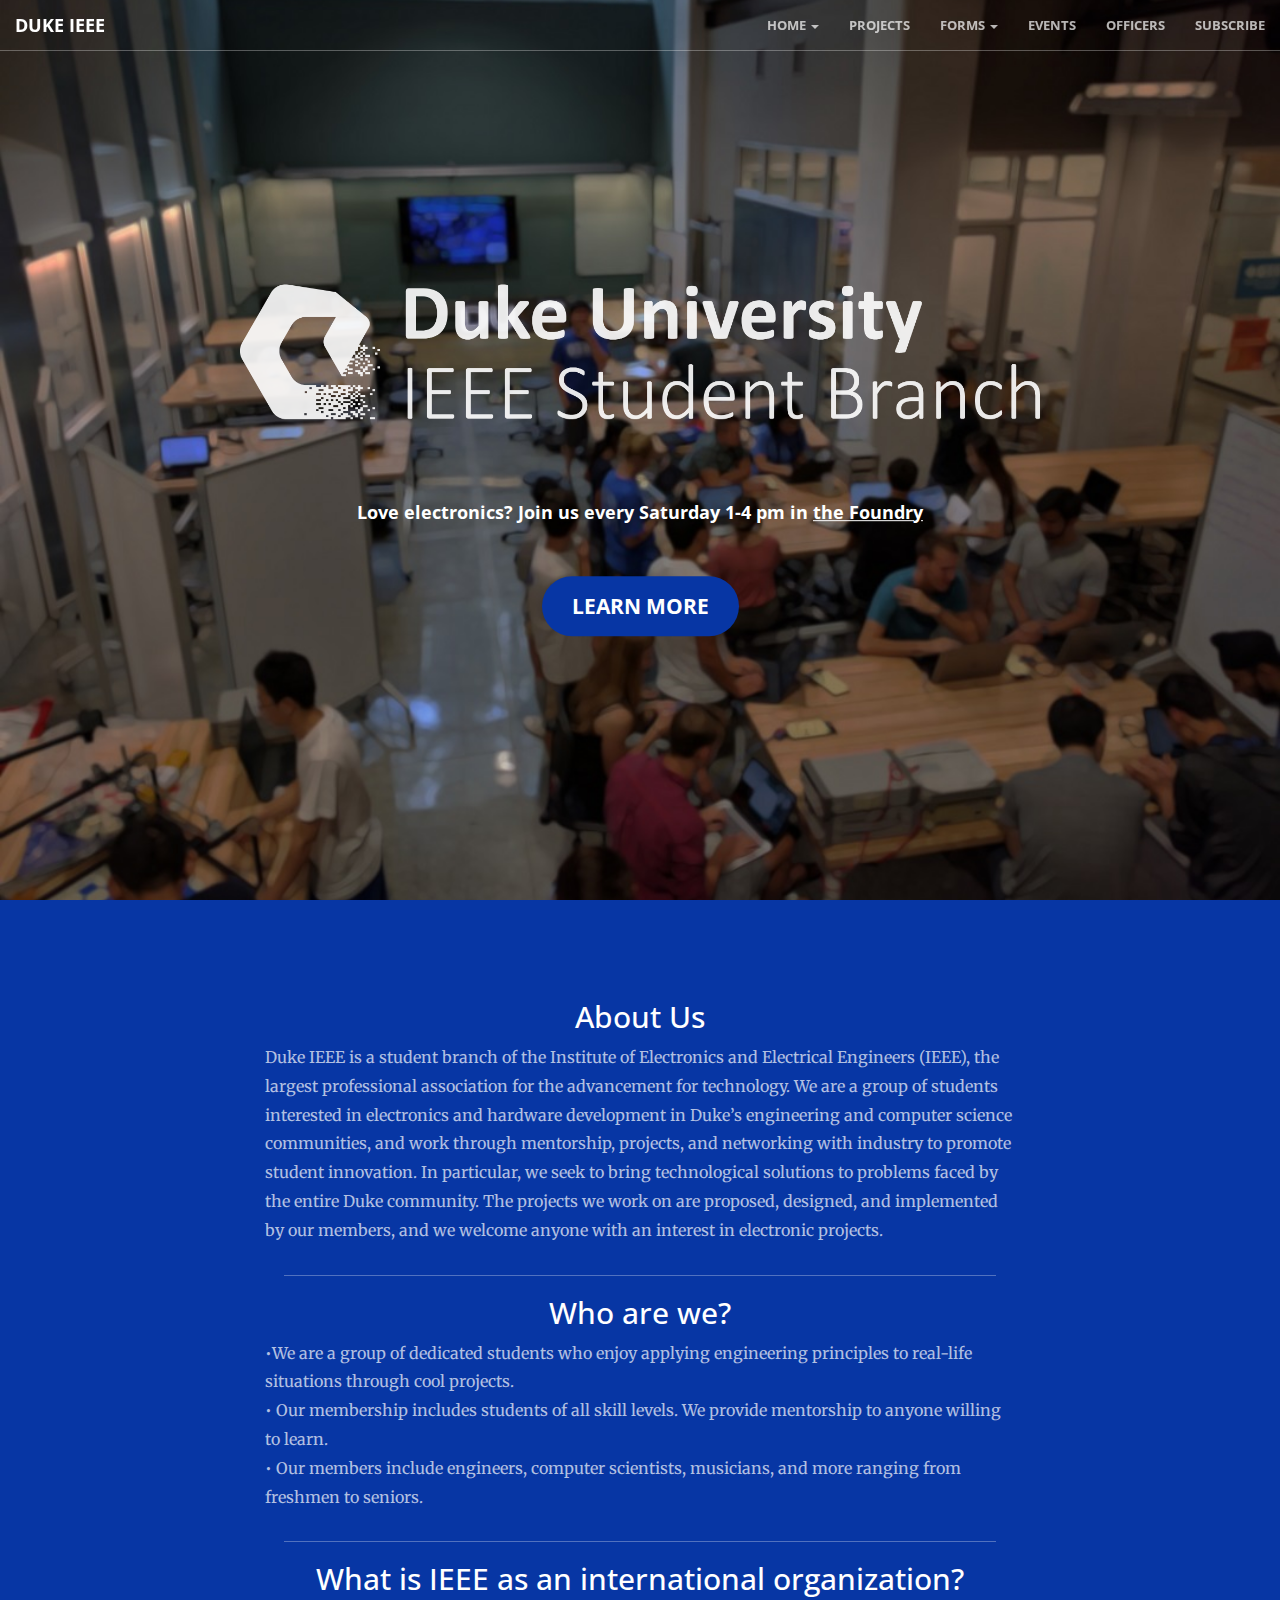
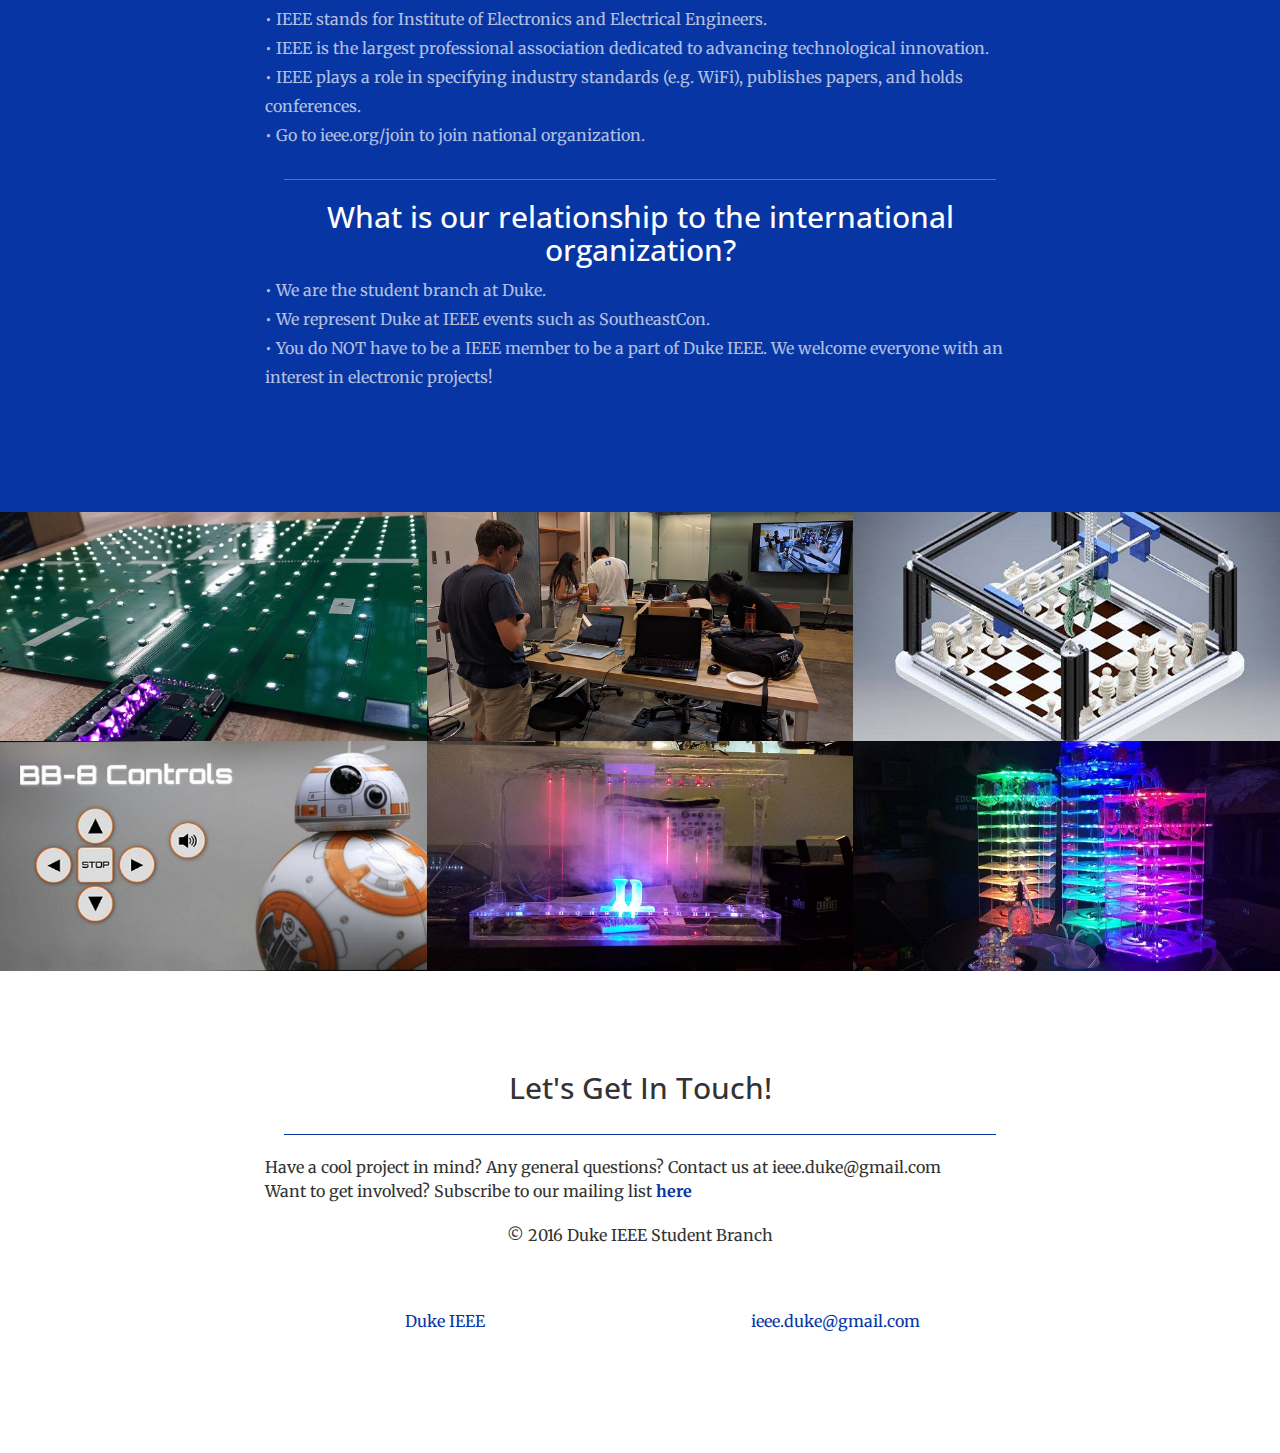
==== commit 4728816a: "Updated Logo" ====
--- a/index.html
+++ b/index.html
@@ -46,7 +46,7 @@
                     <span class="icon-bar"></span>
                     <span class="icon-bar"></span>
                 </button>
-                <a class="navbar-brand page-scroll" href="#page-top">Duke IEEE</a>
+                <a class="navbar-brand" href="#page-top">Duke IEEE</a>
             </div>
 
 
@@ -94,7 +94,7 @@
         <div class="header-content">
             <div class="header-content-inner">
                 <br>
-                <div id="imgcontainer"><img class="img-responsive" id="logo" src='img/logo.png'></img>
+                <div id="imgcontainer"><img class="img-responsive" id="logo" src='img/logo2.png'></img>
                 </div>
 
                 <p>Love electronics? Join us every Saturday 1-4 pm in <a id="foundry-link" href="https://goo.gl/maps/XFyoNiiGfEq">the Foundry</a></p>
--- a/css/creative.css
+++ b/css/creative.css
@@ -34,7 +34,7 @@
 
 a:hover,
 a:focus {
-    color: #eb3812;
+    color: #0736A4;
 }
 
 h1,
@@ -96,7 +96,7 @@
 
 .navbar-default .navbar-header .navbar-brand:hover,
 .navbar-default .navbar-header .navbar-brand:focus {
-    color: #eb3812;
+    color: #0736A4;
 }
 
 .navbar-default .nav> li>a,
@@ -153,7 +153,7 @@
     }
     .navbar-default.affix .navbar-header .navbar-brand:hover,
     .navbar-default.affix .navbar-header .navbar-brand:focus {
-        color: #eb3812;
+        color: #0736A4;
     }
     .navbar-default.affix .nav> li>a,
     .navbar-default.affix .nav>li>a:focus {
@@ -335,7 +335,7 @@
 .btn-default:active,
 .btn-default.active,
 .open> .dropdown-toggle.btn-default {
-    border-color: #ededed;
+    border-color: #0736A4;
     color: #222;
     background-color: #f2f2f2;
 }
--- a/css/homepage.css
+++ b/css/homepage.css
@@ -1,5 +1,6 @@
 
 #imgcontainer{
+    margin-bottom: 80px;
 	margin-right: auto;
 	margin-left: auto;
 	max-width:800px;
@@ -23,4 +24,17 @@
 header .header-content .header-content-inner p{
     font-family:"Open Sans","Helvetica Neue" ;
     font-weight: bold;
+}
+.btn-primary:hover{
+    text-decoration: underline
+}
+
+@media (max-width: 767px) {
+#imgcontainer{
+    margin-bottom: 50px;
+   
+}
+.btn{
+    font-size: .75em;
+}
 }